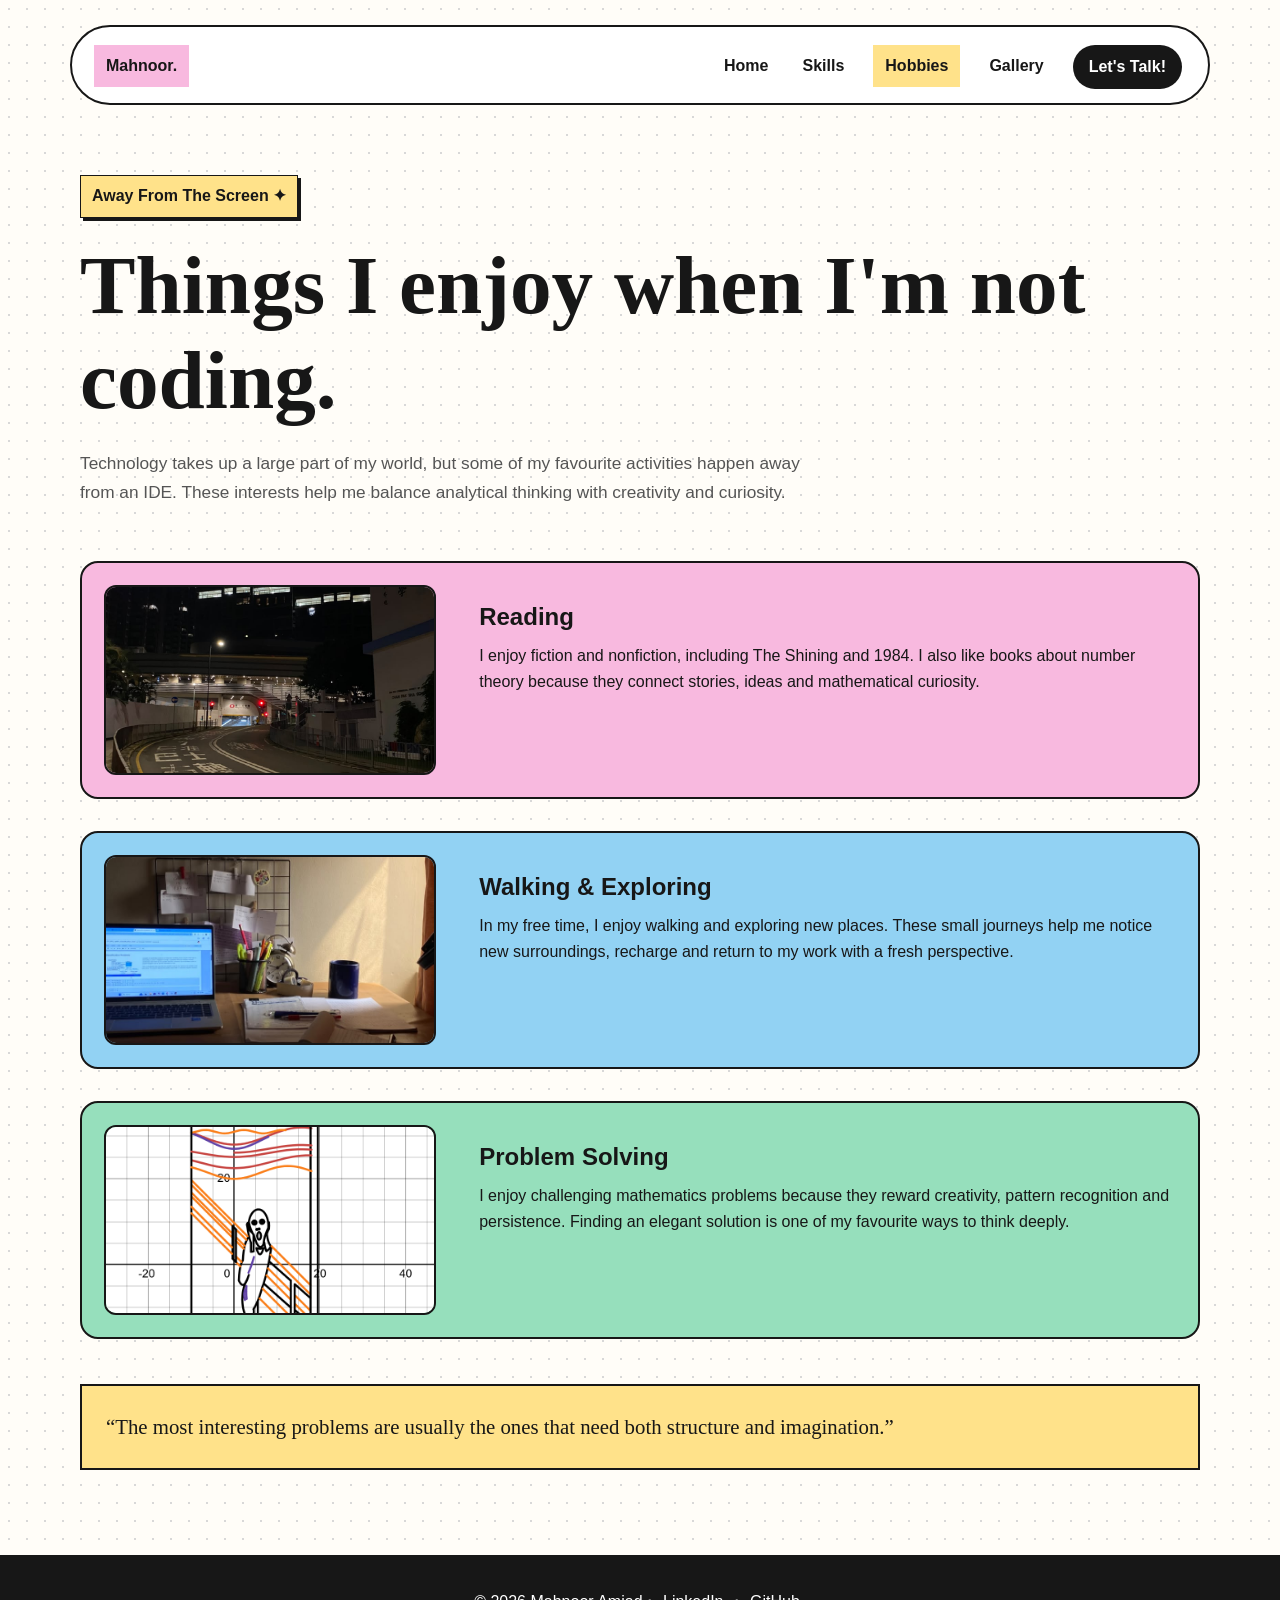
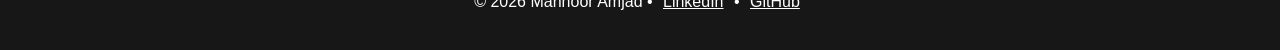
==== hobbies.html @ d49d0987 "Lab 3 portfolio with external CSS" ====
<!DOCTYPE html>

<html lang="en">
<head>
<meta charset="utf-8"/>
<meta content="width=device-width, initial-scale=1.0" name="viewport"/>
<title>Hobbies | Mahnoor Amjad</title>

<link href="css/style.css" rel="stylesheet"/></head>
<body>
<div class="nav-wrap">
<nav>
<a class="logo" href="index.html">Mahnoor.</a>
<div class="nav-links">
<a href="index.html">Home</a>
<a href="skills.html">Skills</a>
<a class="active" href="hobbies.html">Hobbies</a>
<a href="gallery.html">Gallery</a>
<a class="contact-pill" href="contact.html">Let's Talk!</a>
</div>
</nav>
</div>
<main>
<span class="page-label">Away From The Screen ✦</span>
<h1>Things I enjoy when I'm not coding.</h1>
<p class="intro">
        Technology takes up a large part of my world, but some of my favourite
        activities happen away from an IDE. These interests help me balance
        analytical thinking with creativity and curiosity.
    </p>
<section class="hobby-list">
<article class="hobby">
<div class="icon-box">
<img alt="Stack of books for reading" src="images/hobbies.jpeg"/>
</div>
<div>
<h2>Reading</h2>
<p>
                    I enjoy fiction and nonfiction, including The Shining and
                    1984. I also like books about number theory because they
                    connect stories, ideas and mathematical curiosity.
                </p>
</div>
</article>
<article class="hobby">
<div class="icon-box">
<img alt="A scenic place to explore while walking" src="images/desk.jpeg"/>
</div>
<div>
<h2>Walking &amp; Exploring</h2>
<p>
                    In my free time, I enjoy walking and exploring new places.
                    These small journeys help me notice new surroundings,
                    recharge and return to my work with a fresh perspective.
                </p>
</div>
</article>
<article class="hobby">
<div class="icon-box">
<img alt="Mathematical equations on a page" src="images/desmos-graph.png"/>
</div>
<div>
<h2>Problem Solving</h2>
<p>
                    I enjoy challenging mathematics problems because they
                    reward creativity, pattern recognition and persistence.
                    Finding an elegant solution is one of my favourite ways
                    to think deeply.
                </p>
</div>
</article>
</section>
<div class="quote-box">
        “The most interesting problems are usually the ones that need both
        structure and imagination.”
    </div>
</main>
<footer>

    © 2026 Mahnoor Amjad •

    <a href="https://www.linkedin.com/in/mahnoor-amjad-964000329" target="_blank">LinkedIn</a>

    •

    <a href="https://github.com/m135531" target="_blank">GitHub</a>
</footer>
</body>
</html>
---- css/style.css ----
/* =========================================================
   Mahnoor Amjad - Personal Portfolio
   CS344 Web Engineering Lab
   External stylesheet only - no CSS framework and no JavaScript.
   Float and clear are intentionally used for navigation, page
   sections and the gallery to demonstrate the lab requirements.
   ========================================================= */

* {
    box-sizing: border-box;
    margin: 0;
    padding: 0;
}

:root {
    --cream: #fffdf8;
    --black: #171717;
    --yellow: #ffe28a;
    --pink: #f8b9df;
    --blue: #92d2f3;
    --green: #96dfbc;
    --orange: #ff7b42;
    --muted: #555555;
}

html { scroll-behavior: smooth; }

body {
    font-family: Arial, Helvetica, sans-serif;
    color: var(--black);
    background-color: var(--cream);
    background-image: radial-gradient(#d8d8d8 1px, transparent 1px);
    background-size: 18px 18px;
    line-height: 1.65;
}

a { color: inherit; text-decoration: none; }
img { max-width: 100%; display: block; }

/* ---------- Navigation: float + clear ---------- */
.nav-wrap {
    width: min(1140px, 92%);
    margin: 25px auto 0;
}

nav {
    background: #ffffff;
    border: 2px solid var(--black);
    border-radius: 50px;
    min-height: 76px;
    padding: 14px 22px;
}

nav::after,
.hero::after,
.about-grid::after,
.tools-grid::after,
.hobby::after,
.skill-grid::after,
.gallery-grid::after,
.contact-grid::after,
.footer-inner::after {
    content: "";
    display: block;
    clear: both;
}

.logo {
    float: left;
    margin-top: 4px;
    background: var(--pink);
    padding: 8px 12px;
    font-weight: 800;
}

.nav-links { float: right; }

.nav-links a {
    float: left;
    margin: 4px 4px 0 20px;
    padding: 8px 5px;
    font-weight: 700;
}

.nav-links a:hover { color: #c84f1c; }
.nav-links .active { background: var(--yellow); padding: 8px 12px; }
.nav-links .contact-pill {
    color: #ffffff;
    background: var(--black);
    padding: 9px 16px;
    border-radius: 28px;
}

/* ---------- Shared page styles ---------- */
main {
    width: min(1120px, 92%);
    margin: 0 auto;
    padding: 70px 0 85px;
}

h1, h2, h3 { line-height: 1.15; }
h1 {
    font-family: Georgia, "Times New Roman", serif;
    font-size: clamp(3rem, 7vw, 5.2rem);
    margin: 20px 0;
}

.label, .page-label, .availability {
    display: inline-block;
    background: var(--yellow);
    border: 1.5px solid var(--black);
    padding: 7px 11px;
    font-weight: 700;
    box-shadow: 3px 3px 0 var(--black);
}

.intro, .hero-text, .page-intro p {
    max-width: 720px;
    color: var(--muted);
    font-size: 1.08rem;
}

.button {
    display: inline-block;
    border: 2px solid var(--black);
    border-radius: 28px;
    padding: 12px 20px;
    margin: 8px 10px 8px 0;
    background: #ffffff;
    font-weight: 700;
}
.button.primary { background: var(--orange); color: #ffffff; }
.button:hover { box-shadow: 4px 4px 0 var(--black); }

.section { padding: 55px 0; }
.section-title, .gallery-title {
    display: inline-block;
    background: var(--pink);
    padding: 8px 12px;
    margin-bottom: 28px;
    font-size: 1.7rem;
}

/* ---------- Home ---------- */
.hero { padding: 25px 0 60px; }
.hero-content {
    float: left;
    width: 50%;
    padding: 65px 5% 35px 0;
}
.hero h1 { font-size: clamp(3.1rem, 6vw, 5.2rem); }
.highlight-name {
    display: inline-block;
    background: var(--yellow);
    padding: 0 9px 5px;
}
.hero-buttons { margin-top: 20px; }

.stack-container {
    float: right;
    width: 50%;
    padding-top: 35px;
}
.photo-card {
    float: left;
    width: 46%;
    margin: 2%;
    border: 2px solid var(--black);
    border-radius: 14px;
    padding: 8px 8px 12px;
    background: var(--pink);
    box-shadow: 5px 5px 0 rgba(23,23,23,.15);
}
.photo-card:nth-of-type(2) { background: var(--yellow); }
.photo-card:nth-of-type(3) { background: var(--blue); }
.photo-card:nth-of-type(4) { background: var(--green); }
.photo-card:nth-of-type(5) { background: #ffc39c; }
.photo-card img {
    width: 100%;
    height: 150px;
    object-fit: cover;
    border: 1.5px solid var(--black);
    border-radius: 9px;
}
.photo-caption { text-align: center; font-weight: 800; padding-top: 8px; }
.spark { display: none; }

.about-visual {
    float: left;
    width: 38%;
    background: var(--blue);
    border: 2px solid var(--black);
    border-radius: 18px;
    padding: 12px;
    box-shadow: 8px 8px 0 var(--yellow);
}
.about-visual img { width: 100%; height: 420px; object-fit: cover; border-radius: 10px; }
.about-text { float: right; width: 56%; padding: 20px 0 0 20px; }
.about-text h3 { font-size: 2rem; margin-bottom: 18px; }
.about-text p { margin-bottom: 16px; color: #3f3f3f; }

.tool-card {
    float: left;
    width: 48%;
    min-height: 145px;
    margin: 1%;
    padding: 24px;
    border: 2px solid var(--black);
    border-radius: 15px;
    background: #ffffff;
}
.tool-card:nth-child(1) { background: var(--blue); }
.tool-card:nth-child(2) { background: var(--yellow); }
.tool-card:nth-child(3) { background: var(--green); }
.tool-card:nth-child(4) { background: var(--pink); }
.tool-card > span { float: left; width: 45px; font-size: 1.7rem; }
.tool-card > div { margin-left: 52px; }
.tool-card h3 { margin-bottom: 7px; }

/* ---------- Hobbies ---------- */
.hobby-list { margin-top: 55px; }
.hobby {
    margin: 0 0 32px;
    padding: 22px;
    border: 2px solid var(--black);
    border-radius: 18px;
    background: #ffffff;
}
.hobby:nth-child(1) { background: var(--pink); }
.hobby:nth-child(2) { background: var(--blue); }
.hobby:nth-child(3) { background: var(--green); }
.icon-box {
    float: left;
    width: 31%;
    margin-right: 4%;
}
.icon-box img {
    width: 100%;
    height: 190px;
    object-fit: cover;
    border: 2px solid var(--black);
    border-radius: 12px;
}
.hobby > div:last-child { float: left; width: 65%; padding-top: 18px; }
.hobby h2 { margin-bottom: 12px; }
.quote-box {
    clear: both;
    margin-top: 45px;
    padding: 24px;
    border: 2px solid var(--black);
    background: var(--yellow);
    font-family: Georgia, serif;
    font-size: 1.3rem;
}

/* ---------- Skills ---------- */
.page-intro { margin-bottom: 50px; }
.skill-section {
    margin: 0 0 30px;
    padding: 28px;
    border: 2px solid var(--black);
    border-radius: 18px;
    box-shadow: 7px 7px 0 rgba(0,0,0,.1);
}
.skill-section:nth-child(1) { background: var(--blue); }
.skill-section:nth-child(2) { background: var(--pink); }
.skill-section:nth-child(3) { background: var(--yellow); }
.skill-section:nth-child(4) { background: var(--green); }
.skill-section:nth-child(5) { background: #ffcaa7; }
.skill-section h2 { margin-bottom: 18px; }
.skill {
    float: left;
    width: 31.333%;
    margin: 1%;
    padding: 15px;
    background: rgba(255,255,255,.85);
    border: 2px solid var(--black);
    border-radius: 10px;
    font-weight: 700;
}
.language-row { margin: 18px 0; }
.language-row > div:first-child { float: left; width: 22%; }
.language-bar {
    float: left;
    width: 75%;
    height: 20px;
    margin-top: 7px;
    border: 2px solid var(--black);
    border-radius: 20px;
    overflow: hidden;
    background: #ffffff;
}
.language-row::after { content:""; display:block; clear:both; }
.language-level { height: 100%; background: var(--orange); }
.english { width: 98%; }
.urdu { width: 100%; }

/* ---------- Gallery: float + clear ---------- */
.featured {
    margin: 55px 0 70px;
    padding: 15px;
    border: 2px dashed var(--black);
    background: rgba(255,255,255,.6);
}
.featured::after { content:""; display:block; clear:both; }
.feature-card {
    float: left;
    width: 18%;
    margin: 1%;
    padding: 8px 8px 13px;
    border: 2px solid var(--black);
    border-radius: 12px;
    background: var(--blue);
}
.feature-card:nth-child(2) { background: var(--yellow); }
.feature-card:nth-child(3) { background: var(--pink); }
.feature-card:nth-child(4) { background: var(--green); }
.feature-card:nth-child(5) { background: #ffc19f; }
.feature-card img { width: 100%; height: 130px; object-fit: cover; border-radius: 7px; }
.feature-card p { text-align: center; font-weight: 700; margin-top: 8px; }

.gallery-grid { margin: 10px -1% 0; }
.gallery-card {
    float: left;
    width: 48%;
    min-height: 485px;
    margin: 1%;
    padding: 12px 12px 20px;
    border: 2px solid var(--black);
    border-radius: 16px;
    background: var(--blue);
}
.gallery-card:nth-child(2) { background: var(--yellow); }
.gallery-card:nth-child(3) { background: var(--pink); }
.gallery-card:nth-child(4) { background: var(--green); }
.gallery-card:nth-child(5) { background: #ffc19f; }
.gallery-card img {
    width: 100%;
    height: 310px;
    object-fit: cover;
    border: 2px solid var(--black);
    border-radius: 10px;
}
.gallery-card h3 { margin: 14px 6px 6px; }
.gallery-card p { margin: 0 6px; color: #333333; }
.gallery-card:last-child { clear: both; }

/* ---------- Contact ---------- */
.contact-grid { margin-top: 55px; }
.info-card {
    float: left;
    width: 38%;
    padding: 28px;
    background: var(--blue);
    border: 2px solid var(--black);
    border-radius: 18px;
    box-shadow: 8px 8px 0 var(--yellow);
}
.form-card {
    float: right;
    width: 56%;
    padding: 30px;
    background: var(--pink);
    border: 2px solid var(--black);
    border-radius: 18px;
}
.info-card h2, .form-card h2 { margin-bottom: 20px; }
.contact-item {
    margin-bottom: 14px;
    padding: 15px;
    background: #ffffff;
    border: 2px solid var(--black);
    border-radius: 10px;
    overflow-wrap: anywhere;
}
.contact-item span {
    display: block;
    color: #666666;
    font-size: .78rem;
    font-weight: 700;
    text-transform: uppercase;
    letter-spacing: 1px;
}
.form-group { margin-bottom: 18px; }
label { display: block; margin-bottom: 6px; font-weight: 700; }
input, textarea {
    width: 100%;
    padding: 13px;
    border: 2px solid var(--black);
    border-radius: 9px;
    background: #ffffff;
    font: inherit;
}
textarea { min-height: 145px; resize: vertical; }
button {
    padding: 13px 22px;
    border: 2px solid var(--black);
    border-radius: 28px;
    background: var(--orange);
    color: #ffffff;
    font: inherit;
    font-weight: 700;
    cursor: pointer;
}

/* ---------- Footer ---------- */
footer {
    clear: both;
    padding: 34px 4%;
    text-align: center;
    background: var(--black);
    color: #ffffff;
}
.footer-inner { width: min(1120px, 92%); margin: auto; }
.footer-inner p { float: left; }
.footer-links { float: right; }
footer a { text-decoration: underline; margin: 0 6px; }

/* ---------- Responsive ---------- */
@media (max-width: 800px) {
    .logo, .nav-links, .nav-links a,
    .hero-content, .stack-container,
    .about-visual, .about-text,
    .tool-card, .icon-box, .hobby > div:last-child,
    .skill, .language-row > div:first-child, .language-bar,
    .feature-card, .gallery-card,
    .info-card, .form-card,
    .footer-inner p, .footer-links {
        float: none;
        width: 100%;
    }

    nav { border-radius: 20px; }
    .logo { display: inline-block; margin-bottom: 10px; }
    .nav-links a { display: inline-block; margin: 4px 9px 4px 0; }
    .hero-content { padding: 35px 0 20px; }
    .photo-card { width: 46%; }
    .about-text { padding: 30px 0 0; }
    .about-visual img { height: 330px; }
    .tool-card { margin: 12px 0; }
    .icon-box { margin: 0 0 18px; }
    .hobby > div:last-child { padding-top: 0; }
    .skill { margin: 8px 0; }
    .language-bar { margin: 8px 0 18px; }
    .feature-card { margin: 10px 0; }
    .feature-card img { height: 220px; }
    .gallery-card { min-height: 0; margin: 14px 0; }
    .gallery-card img { height: 260px; }
    .info-card, .form-card { margin-bottom: 28px; }
    .footer-inner p, .footer-links { margin: 5px 0; text-align: center; }
}

@media (max-width: 500px) {
    main { padding-top: 50px; }
    h1 { font-size: 3rem; }
    .photo-card { float: none; width: 100%; margin: 14px 0; }
    .photo-card img { height: 230px; }
}
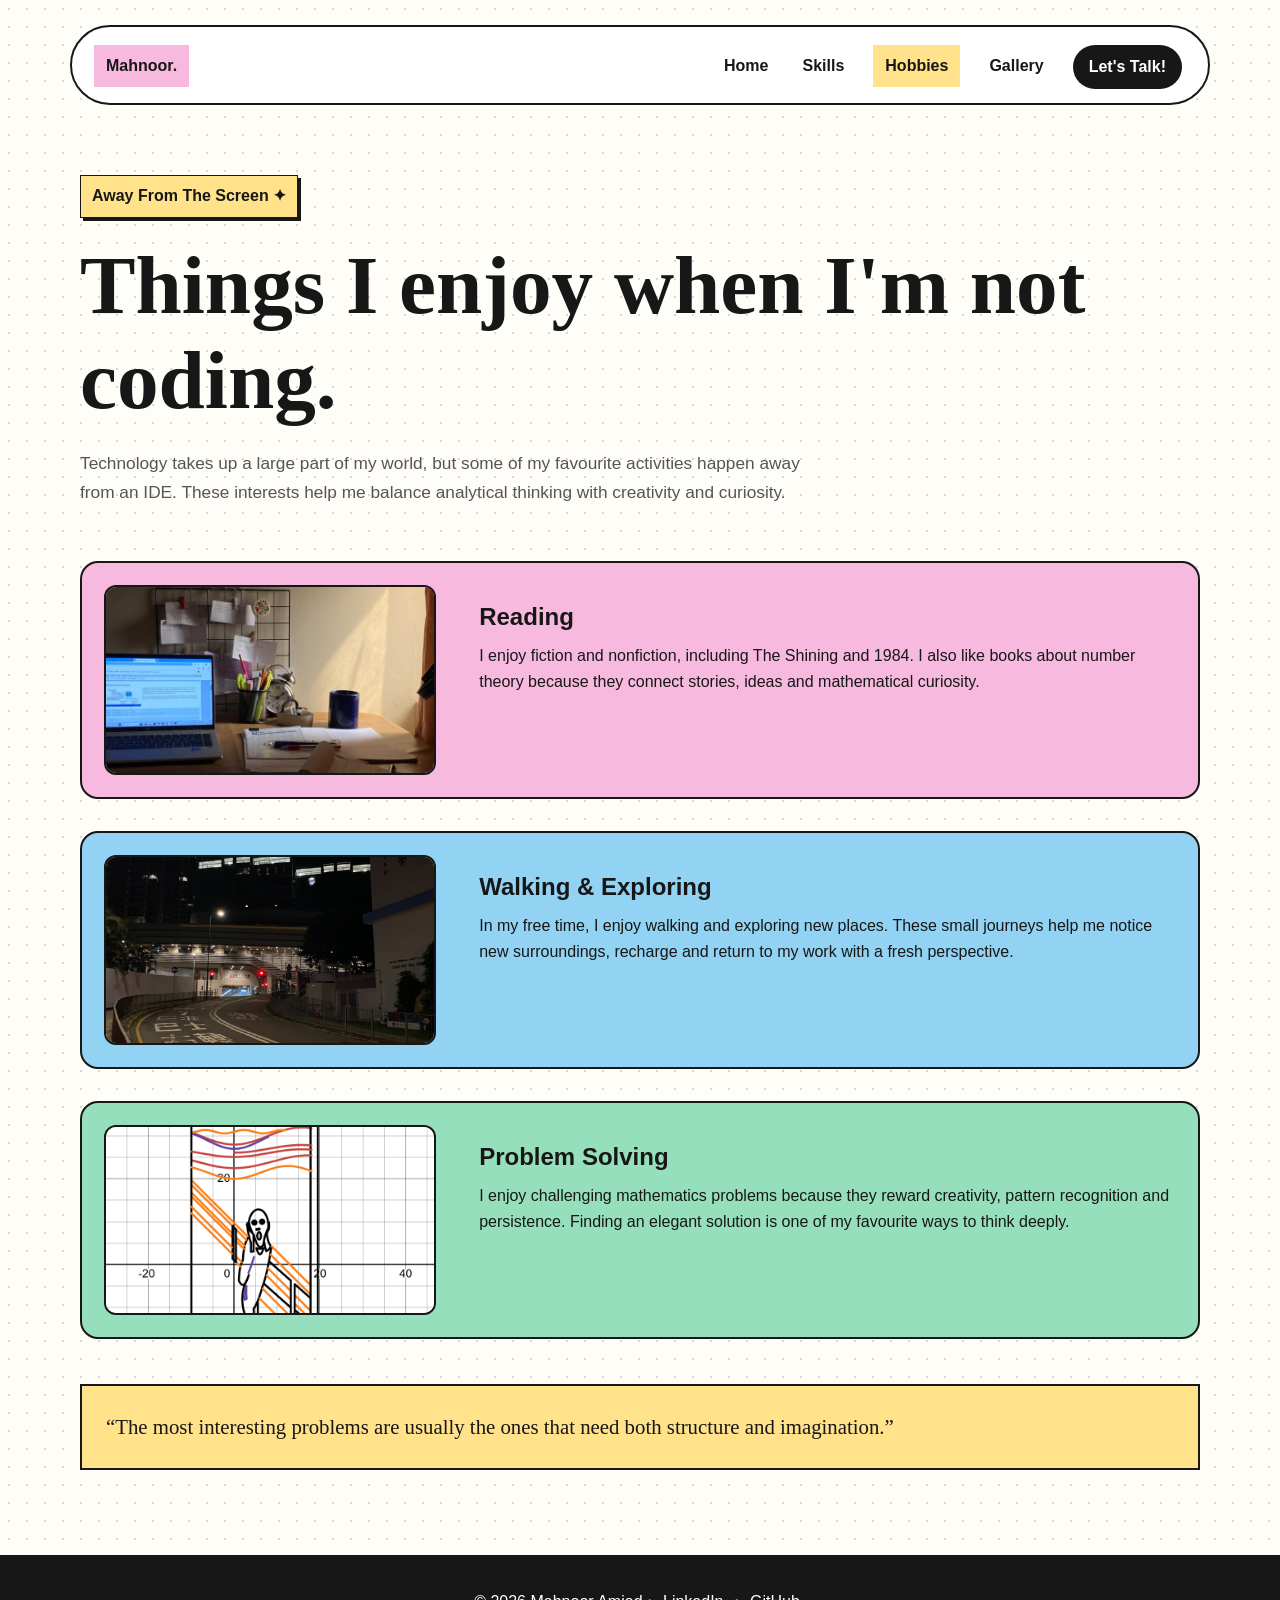
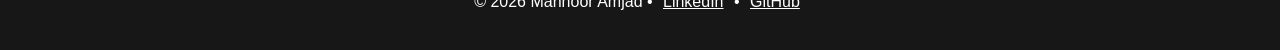
==== commit b67ce6c5: "Fix image associations" ====
--- a/hobbies.html
+++ b/hobbies.html
@@ -31,7 +31,7 @@
 <section class="hobby-list">
 <article class="hobby">
 <div class="icon-box">
-<img alt="Stack of books for reading" src="images/hobbies.jpeg"/>
+<img alt="Study desk for reading and learning" src="images/desk.jpeg"/>
 </div>
 <div>
 <h2>Reading</h2>
@@ -44,7 +44,7 @@
 </article>
 <article class="hobby">
 <div class="icon-box">
-<img alt="A scenic place to explore while walking" src="images/desk.jpeg"/>
+<img alt="City street while walking and exploring" src="images/hobbies.jpeg"/>
 </div>
 <div>
 <h2>Walking &amp; Exploring</h2>
